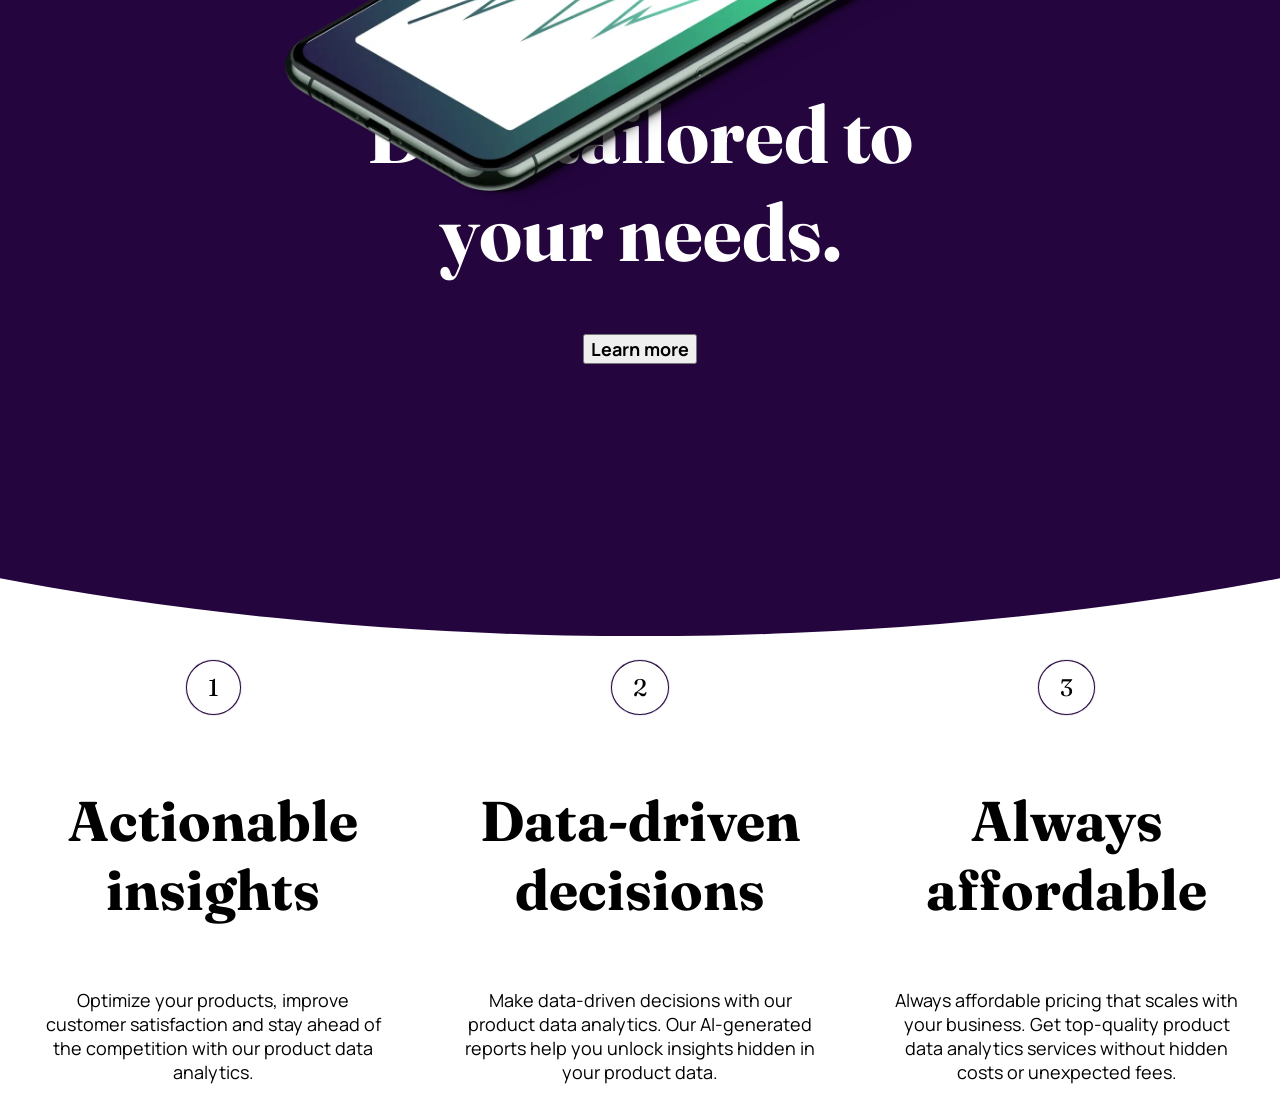
==== work-it.html @ caa76f48 "changes so far; some README updates too" ====
<!DOCTYPE html>
<html lang="en">

  <head>
    <meta charset="UTF-8">
    <meta name="viewport" content="width=device-width, initial-scale=1.0">
    <title>Workit</title>
    <link rel="stylesheet" href="./typography.css">
    <link rel="stylesheet" href="./work-it.css">
  </head>

  <body>
    <main>
      <header>
        <nav>
          <img src="./assets/images/logo-light.svg" alt="work it logo">
          <a href="#">Apply for access</a>
        </nav>
        <h1>Data tailored to your needs.</h1>
        <button type="button">Learn more</button>
      </header>
      <img class="hero" src="./assets/images/image-hero.webp" alt="phone with a charting app on it">
      <section class="facts">
        <article>
          <p class="numeral">1</p>
          <h2>Actionable insights</h2>
          <p>Optimize your products, improve customer satisfaction and stay ahead of the competition with our product
            data analytics.</p>
        </article>
        <article>
          <p class="numeral">2</p>
          <h2>Data-driven decisions</h2>
          <p>Make data-driven decisions with our product data analytics. Our AI-generated reports help you unlock
            insights hidden in your product data.</p>
        </article>
        <article>
          <p class="numeral">3</p>
          <h2>Always affordable</h2>
          <p> Always affordable pricing that scales with your business. Get top-quality product data analytics services
            without hidden costs or unexpected fees.</p>
        </article>

      </section>
    </main>
  </body>

</html>
---- typography.css ----
@font-face {
  font-family: Fraunces;
  src: url("./assets/fonts/fraunces/Fraunces-VariableFont.ttf");
}

@font-face {
  font-family: Manrope;
  src: url("./assets/fonts/manrope/Manrope-VariableFont.ttf");
}

body, button {
  font-family: Manrope, Arial, Helvetica, sans-serif;
  font-size: 18px;
} 

button {
  font-weight: bold;
}


h1, h2, h3, .numeral {
  font-family: Fraunces, 'Times New Roman', Times, serif;
}

h1 {
  font-size: 80px;
}

h2 {
  font-size: 56px;
}

h3 {
  font-size: 32px;
}

.numeral {
  font-size: 24px;
}

@media (375px > width >= 768px) {
  body {
    font-size: 16px;
  }
}

@media (width <= 375px ) {
  button {
    font-size: 16px;
  }
}
---- work-it.css ----
:root {
  --primary900: #24053e;
  --primary500: #584d62;
  --primary100: #fcf8ff;
  --lightest: #ffffff;
  --accent: #44ffa1;
}

body {
  margin: 0;
}

main {
  display: flex;
  flex-direction: column;
  align-items: center;
}

header {
  display: flex;
  flex-direction: column;
  align-self: stretch;
  align-items: center;
  background-color: var(--primary900);
  color: var(--lightest);
  clip-path: ellipse(120% 100% at 50% 0%);
  position: relative;
  padding-bottom: 15%;
  anchor-name: --hero-anchor;
}

header button {
  margin-bottom: 5rem;
}

h1 {
  max-width: 11ch;
  text-align: center;
}

.facts {
  display: flex;
  flex-wrap: wrap;
}

.facts article {
  flex: 1;
  display: flex;
  flex-direction: column;
  align-items: center;
}

article h2 {
  text-align: center;
}

article p:first-child {
  border: 1px solid var(--primary900);
  box-shadow: 0 0 1px var(--primary900);
  padding: 0.75rem 1.33rem;
  border-radius: 50%;
  width: fit-content;
}

article p:last-child {
  width: 32ch;
  text-align: center;
}

img.hero {
    width: 80vw;
    max-width: 710px;
    position: absolute;
    position-anchor: --hero-anchor;
    position-area: bottom center;
    transform: translateY(-50%);
}
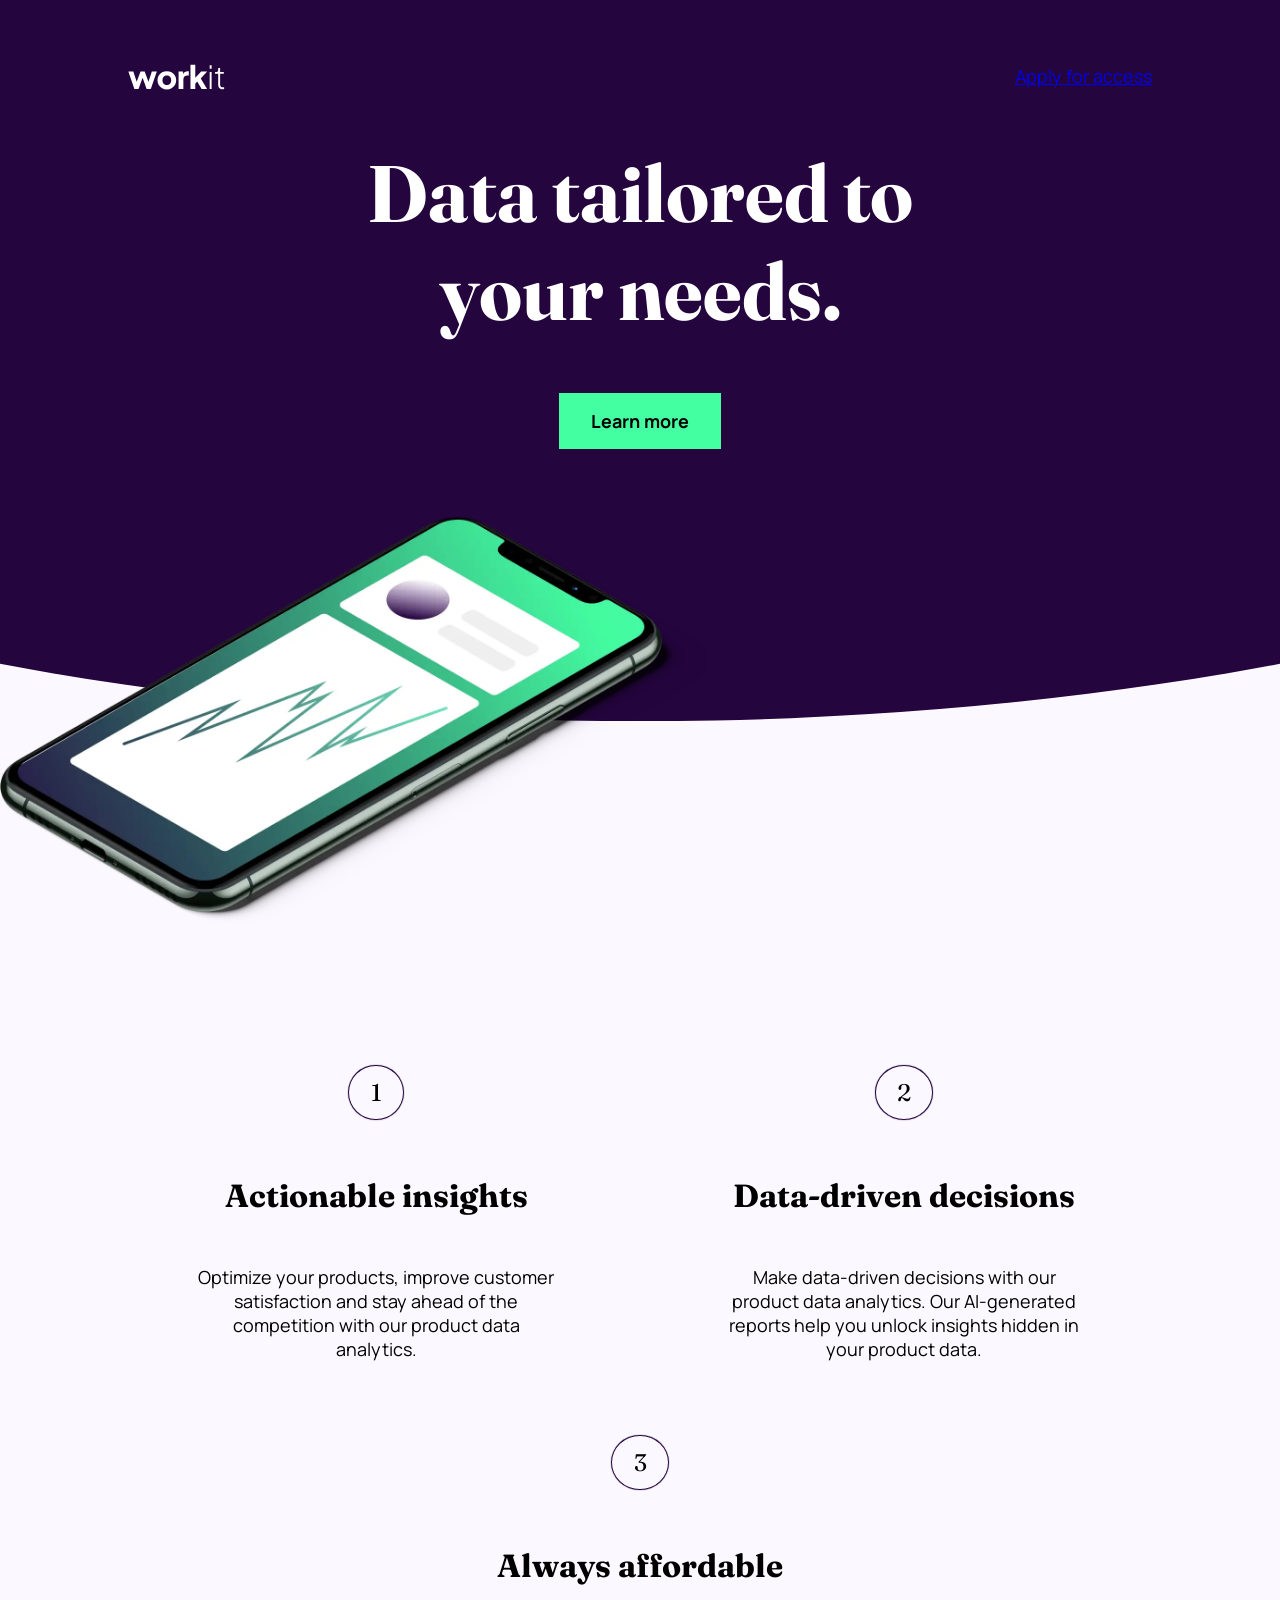
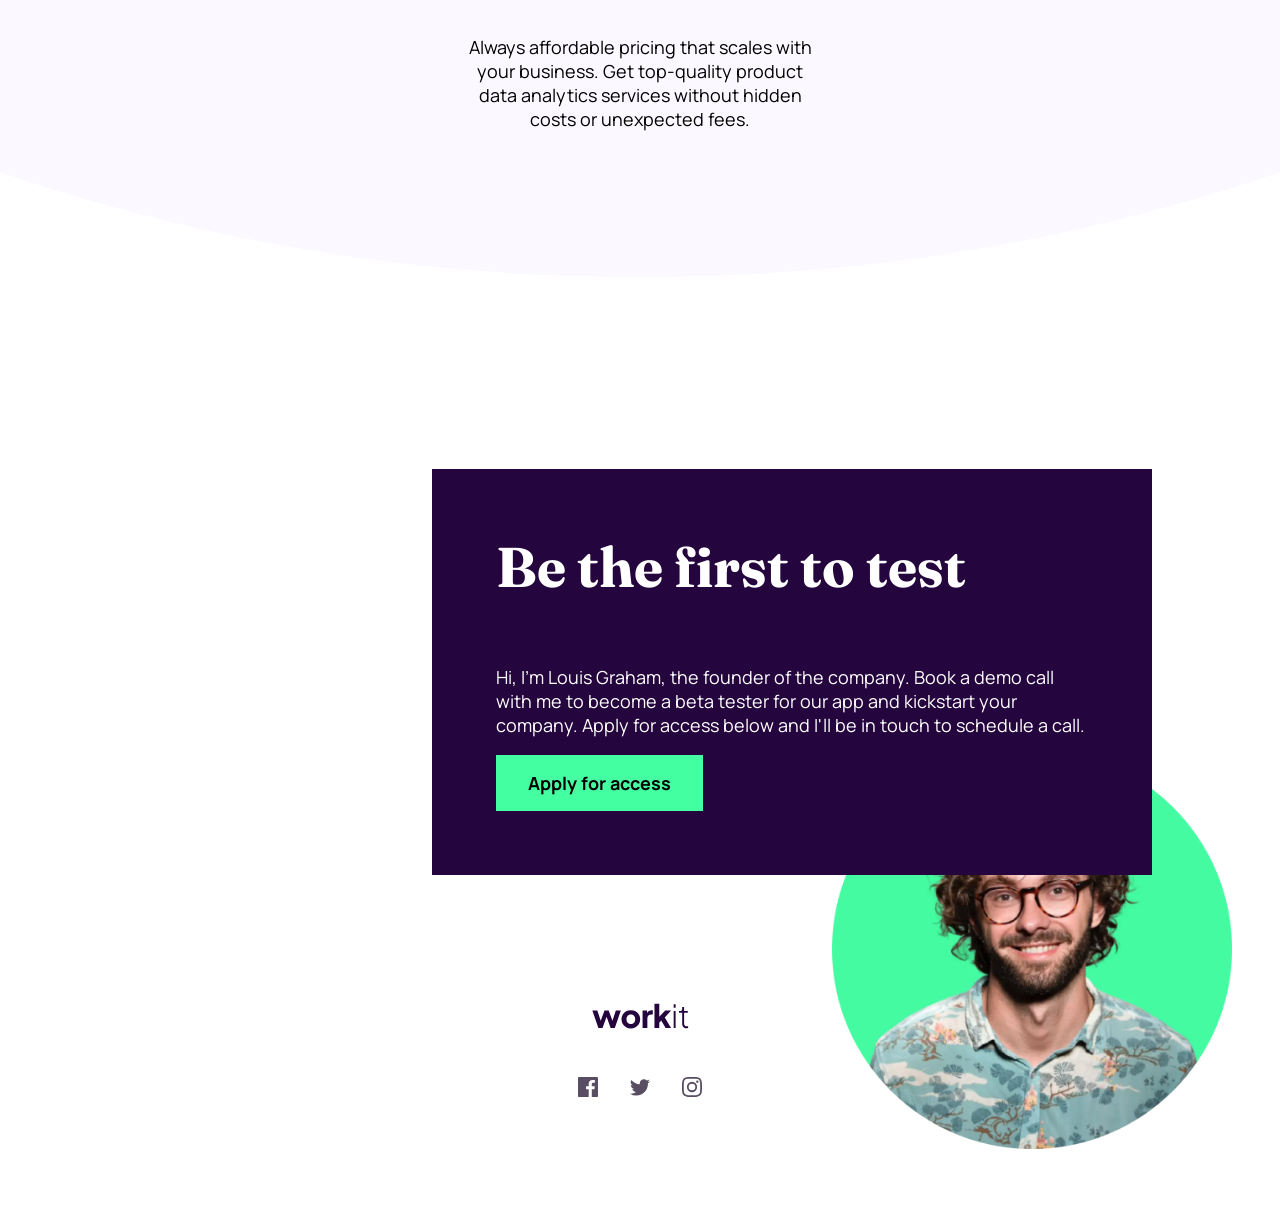
==== commit d4fea851: "desktop mostly done (need line and text spacing tweaks)" ====
--- a/work-it.html
+++ b/work-it.html
@@ -1,47 +1,69 @@
 <!DOCTYPE html>
 <html lang="en">
 
-  <head>
-    <meta charset="UTF-8">
-    <meta name="viewport" content="width=device-width, initial-scale=1.0">
-    <title>Workit</title>
-    <link rel="stylesheet" href="./typography.css">
-    <link rel="stylesheet" href="./work-it.css">
-  </head>
+<head>
+  <meta charset="UTF-8">
+  <meta name="viewport" content="width=device-width, initial-scale=1.0">
+  <title>Workit</title>
+  <link rel="stylesheet" href="./typography.css">
+  <link rel="stylesheet" href="./work-it.css">
+</head>
 
-  <body>
-    <main>
-      <header>
-        <nav>
+<body>
+  <main>
+    <header>
+      <nav aria-label="main">
           <img src="./assets/images/logo-light.svg" alt="work it logo">
           <a href="#">Apply for access</a>
         </nav>
+      <div class="clipped-layer">
         <h1>Data tailored to your needs.</h1>
         <button type="button">Learn more</button>
-      </header>
-      <img class="hero" src="./assets/images/image-hero.webp" alt="phone with a charting app on it">
-      <section class="facts">
-        <article>
-          <p class="numeral">1</p>
-          <h2>Actionable insights</h2>
-          <p>Optimize your products, improve customer satisfaction and stay ahead of the competition with our product
-            data analytics.</p>
-        </article>
-        <article>
-          <p class="numeral">2</p>
-          <h2>Data-driven decisions</h2>
-          <p>Make data-driven decisions with our product data analytics. Our AI-generated reports help you unlock
-            insights hidden in your product data.</p>
-        </article>
-        <article>
-          <p class="numeral">3</p>
-          <h2>Always affordable</h2>
-          <p> Always affordable pricing that scales with your business. Get top-quality product data analytics services
-            without hidden costs or unexpected fees.</p>
-        </article>
+      </div>
+    </header>
+    <img class="hero" src="./assets/images/image-hero.webp" alt="phone with a charting app on it">
 
-      </section>
-    </main>
-  </body>
+    <section class="facts">
+      <article>
+        <p class="numeral">1</p>
+        <h3>Actionable insights</h3>
+        <p>Optimize your products, improve customer satisfaction and stay ahead of the competition with our product
+          data analytics.</p>
+      </article>
+      <article>
+        <p class="numeral">2</p>
+        <h3>Data-driven decisions</h3>
+        <p>Make data-driven decisions with our product data analytics. Our AI-generated reports help you unlock
+          insights hidden in your product data.</p>
+      </article>
+      <article>
+        <p class="numeral">3</p>
+        <h3>Always affordable</h3>
+        <p> Always affordable pricing that scales with your business. Get top-quality product data analytics services
+          without hidden costs or unexpected fees.</p>
+      </article>
+    </section>
+
+    <section class="cta">
+      <img src="./assets/images/image-founder.webp" alt="founder">
+      <article>
+        <h2>Be the first to test</h2>
+        <p>Hi, I'm Louis Graham, the founder of the company. Book a demo call with me to become a
+          beta tester for our app and kickstart your company. Apply for access below and I'll be
+          in touch to schedule a call.</p>
+        <button type="button" class="primary">Apply for access</button>
+      </article>
+    </section>
+
+    <footer>
+      <img src="./assets/images/logo-dark.svg" alt="workit logo">
+      <nav aria-label="socials">
+        <a href="#"><img src="./assets/images/icon-facebook.svg" alt="facebook"></a>
+        <a href="#"><img src="./assets/images/icon-twitter.svg" alt="twitter"></a>
+        <a href="#"><img src="./assets/images/icon-instagram.svg" alt="instagram"></a>
+      </nav>
+    </footer>
+  </main>
+</body>
 
 </html>
--- a/work-it.css
+++ b/work-it.css
@@ -4,29 +4,36 @@
   --primary100: #fcf8ff;
   --lightest: #ffffff;
   --accent: #44ffa1;
+  --side-padding: 8rem;
 }
 
 body {
   margin: 0;
 }
 
-main {
-  display: flex;
-  flex-direction: column;
-  align-items: center;
+header {
+  background-color: var(--primary100);
+  color: var(--lightest);
+
+  .clipped-layer {
+    display: flex;
+    flex-direction: column;
+    align-items: center;
+
+    clip-path: ellipse(120% 100% at 50% 0%);
+    background-color: var(--primary900);
+
+    position: relative;
+    padding-bottom: 15%;
+    anchor-name: --hero-anchor;
+  }
 }
 
-header {
+header nav {
+  padding: 4rem var(--side-padding) 0;
   display: flex;
-  flex-direction: column;
-  align-self: stretch;
-  align-items: center;
+  justify-content: space-between;
   background-color: var(--primary900);
-  color: var(--lightest);
-  clip-path: ellipse(120% 100% at 50% 0%);
-  position: relative;
-  padding-bottom: 15%;
-  anchor-name: --hero-anchor;
 }
 
 header button {
@@ -41,6 +48,11 @@
 .facts {
   display: flex;
   flex-wrap: wrap;
+  gap: 2rem;
+  background-color: var(--primary100);
+  padding: 25% var(--side-padding) 10%;
+  margin-bottom: 15%;
+  clip-path: ellipse(120% 100% at 50% 0%);
 }
 
 .facts article {
@@ -63,15 +75,62 @@
 }
 
 article p:last-child {
-  width: 32ch;
+  width: 33ch;
   text-align: center;
 }
 
 img.hero {
-    width: 80vw;
-    max-width: 710px;
-    position: absolute;
-    position-anchor: --hero-anchor;
-    position-area: bottom center;
-    transform: translateY(-50%);
-}+  width: 80vw;
+  max-width: 710px;
+  position: absolute;
+  position-anchor: --hero-anchor;
+  position-area: bottom center;
+  transform: translateY(-50%);
+  z-index: 1;
+}
+
+.cta {
+  background-color: var(--lightest);
+  display: flex;
+  justify-content: flex-end;
+  padding: 0 var(--side-padding);
+}
+
+.cta article {
+  background-color: var(--primary900);
+  color: var(--lightest);
+  max-width: 37rem;
+  padding: 1rem 4rem 4rem;
+  display: flex;
+  flex-direction: column;
+  align-items: flex-start;
+  z-index: 0;
+  anchor-name: --book-demo-cta;
+}
+
+.cta img {
+  max-width: 25rem;
+  position: absolute;
+  position-anchor: --book-demo-cta;
+  position-area: top left;
+  transform: translate(20%, 70%);
+}
+
+footer {
+  padding: 8rem 0;
+  display: flex;
+  flex-direction: column;
+  align-items: center;
+  gap: 3rem;
+
+  nav {
+    display: flex;
+    gap: 2rem;
+  }
+}
+
+button {
+  border: none;
+  padding: 1rem 2rem;
+  background-color: var(--accent);
+}
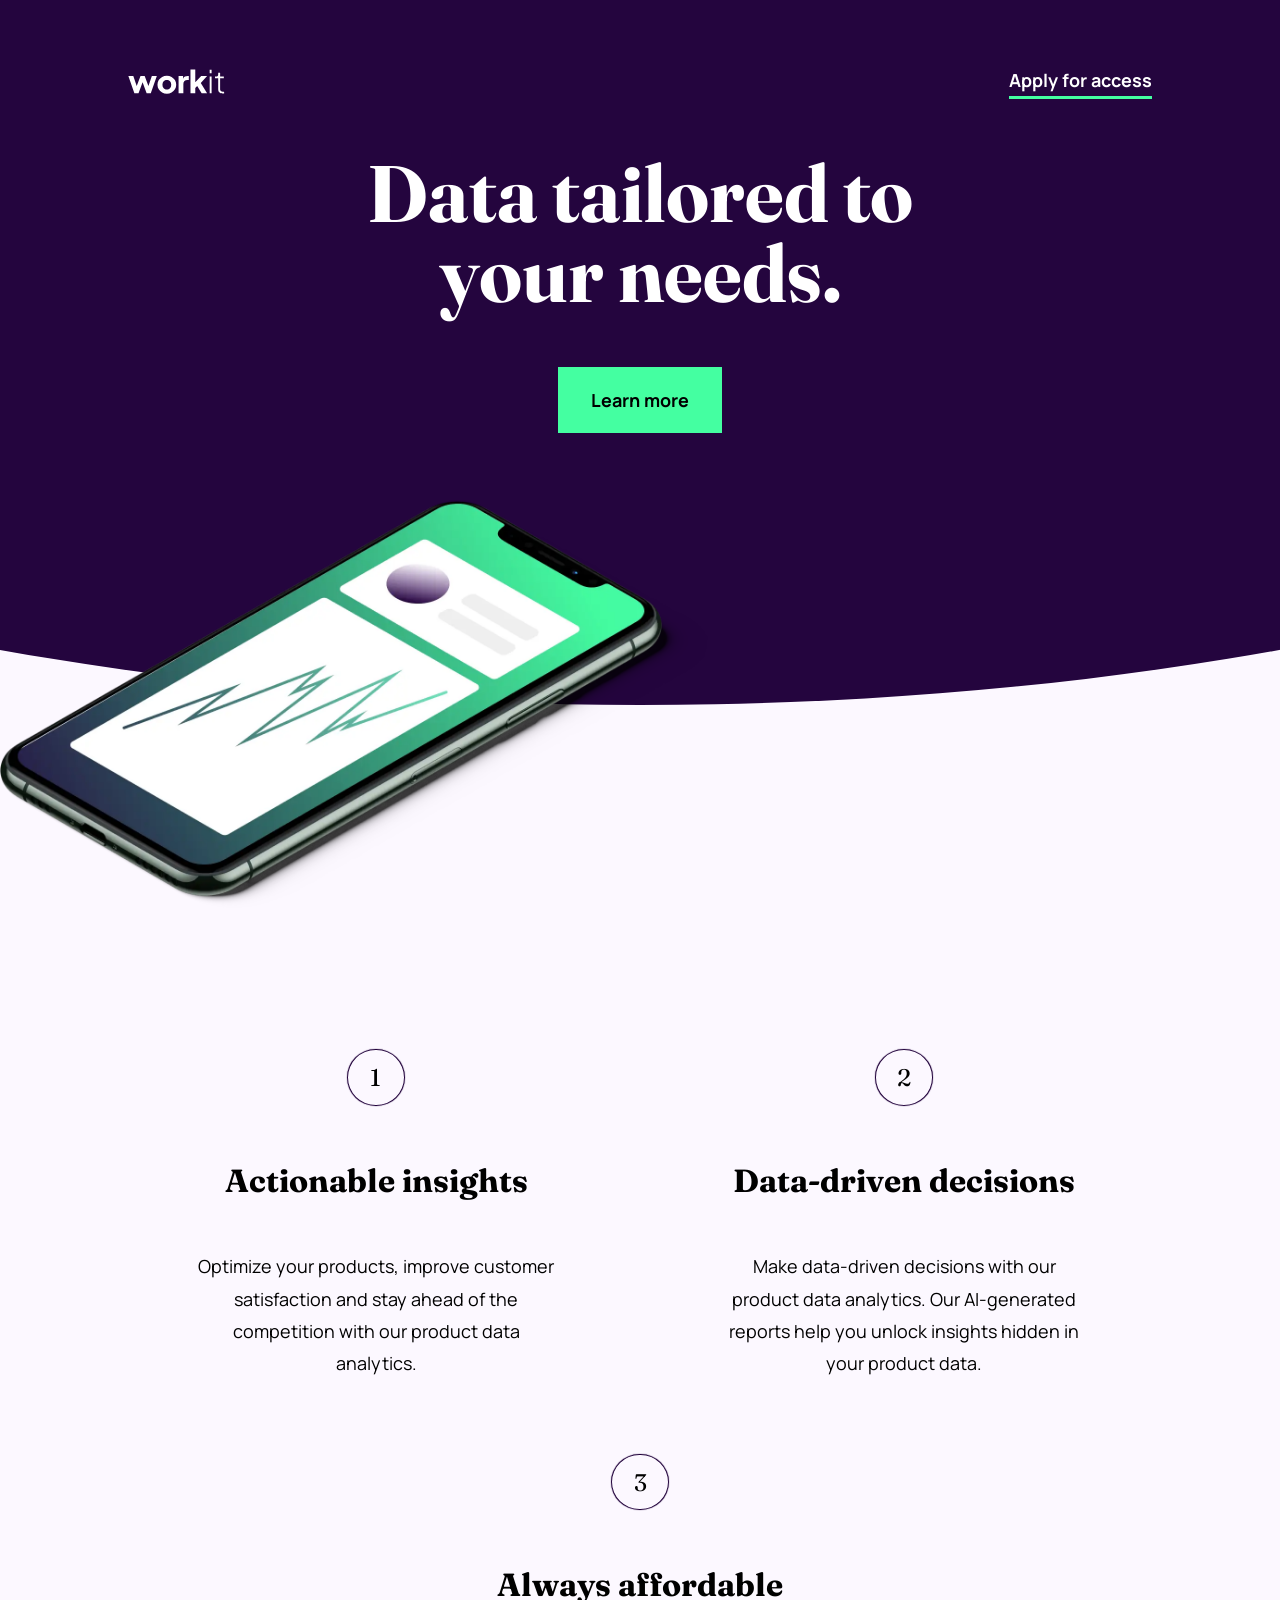
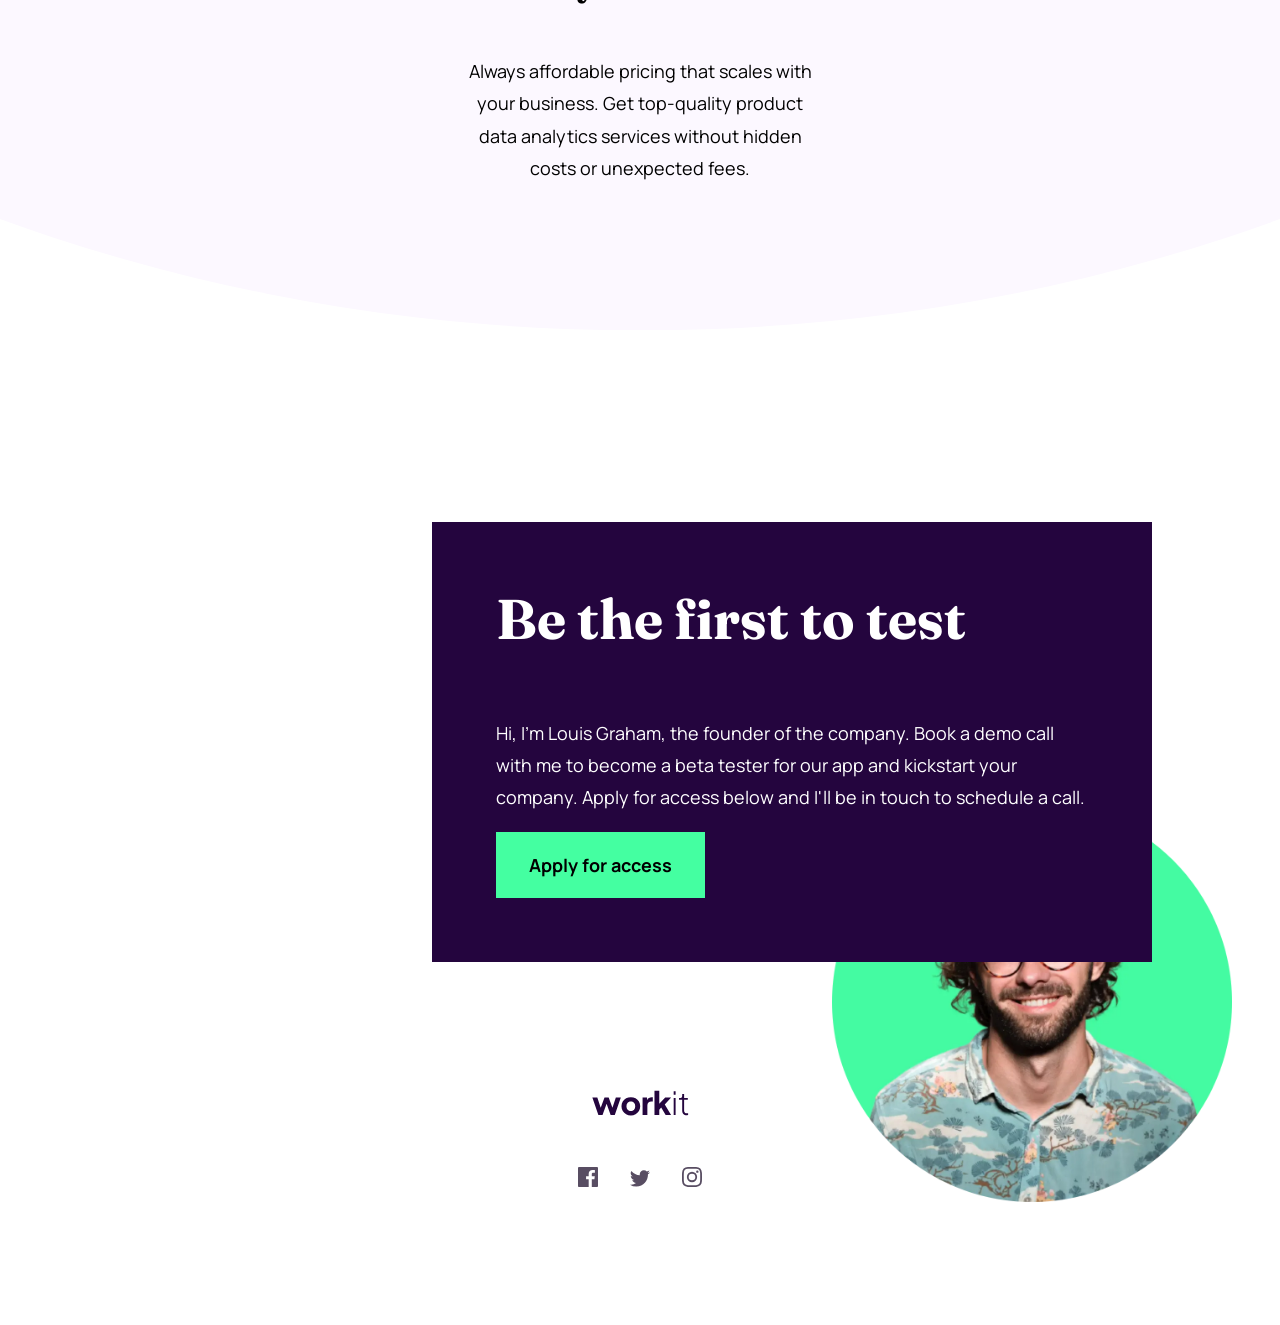
==== commit d8e72af4: "update typography with line-height; updated readme" ====
--- a/work-it.html
+++ b/work-it.html
@@ -13,9 +13,9 @@
   <main>
     <header>
       <nav aria-label="main">
-          <img src="./assets/images/logo-light.svg" alt="work it logo">
-          <a href="#">Apply for access</a>
-        </nav>
+        <img src="./assets/images/logo-light.svg" alt="work it logo">
+        <a href="#">Apply for access</a>
+      </nav>
       <div class="clipped-layer">
         <h1>Data tailored to your needs.</h1>
         <button type="button">Learn more</button>
--- a/typography.css
+++ b/typography.css
@@ -1,3 +1,4 @@
+
 @font-face {
   font-family: Fraunces;
   src: url("./assets/fonts/fraunces/Fraunces-VariableFont.ttf");
@@ -11,12 +12,12 @@
 body, button {
   font-family: Manrope, Arial, Helvetica, sans-serif;
   font-size: 18px;
+  line-height: 180%;
 } 
 
 button {
   font-weight: bold;
 }
-
 
 h1, h2, h3, .numeral {
   font-family: Fraunces, 'Times New Roman', Times, serif;
@@ -24,28 +25,50 @@
 
 h1 {
   font-size: 80px;
+  line-height: 100%;
 }
 
 h2 {
   font-size: 56px;
+  line-height: 120%;
 }
 
 h3 {
   font-size: 32px;
+  line-height: 120%;
+}
+
+h5 {
+  line-height: 150%;
 }
 
 .numeral {
   font-size: 24px;
 }
 
-@media (375px > width >= 768px) {
-  body {
+@media (375px < width <= 768px) {
+  h1 {
+    font-size: 60px;
+  }
+  h2 {
+    font-size: 48px;
+  }
+  h3 {
+    font-size: 32px;
+  }
+} 
+
+@media (width <= 375px) {
+  body, button {
     font-size: 16px;
   }
-}
-
-@media (width <= 375px ) {
-  button {
-    font-size: 16px;
+  h1 {
+    font-size: 48px;
+  }
+  h2 {
+    font-size: 32px;
+  }
+  h3 {
+    font-size: 24px;
   }
 }
--- a/work-it.css
+++ b/work-it.css
@@ -34,6 +34,15 @@
   display: flex;
   justify-content: space-between;
   background-color: var(--primary900);
+  a {
+    color: var(--lightest);
+    text-decoration: none;
+    font-weight: bold;
+    border-bottom: 3px solid var(--accent);
+    &:hover {
+      color: var(--accent);
+    }
+  }
 }
 
 header button {
@@ -69,9 +78,12 @@
 article p:first-child {
   border: 1px solid var(--primary900);
   box-shadow: 0 0 1px var(--primary900);
-  padding: 0.75rem 1.33rem;
+  padding: 0.75rem 1.33rem 0.65rem;
   border-radius: 50%;
   width: fit-content;
+  min-width: 0.8rem;
+  display: flex;
+  justify-content: center;
 }
 
 article p:last-child {
@@ -130,7 +142,14 @@
 }
 
 button {
-  border: none;
+  /* border: none; */
+  border: 1px solid var(--accent);
   padding: 1rem 2rem;
   background-color: var(--accent);
+  &:hover {
+    /* box-shadow: inset 1px 1px 1px var(--accent),
+    inset -1px -1px 1px var(--accent); */
+    background-color: transparent;
+    color: var(--accent);
+  }
 }
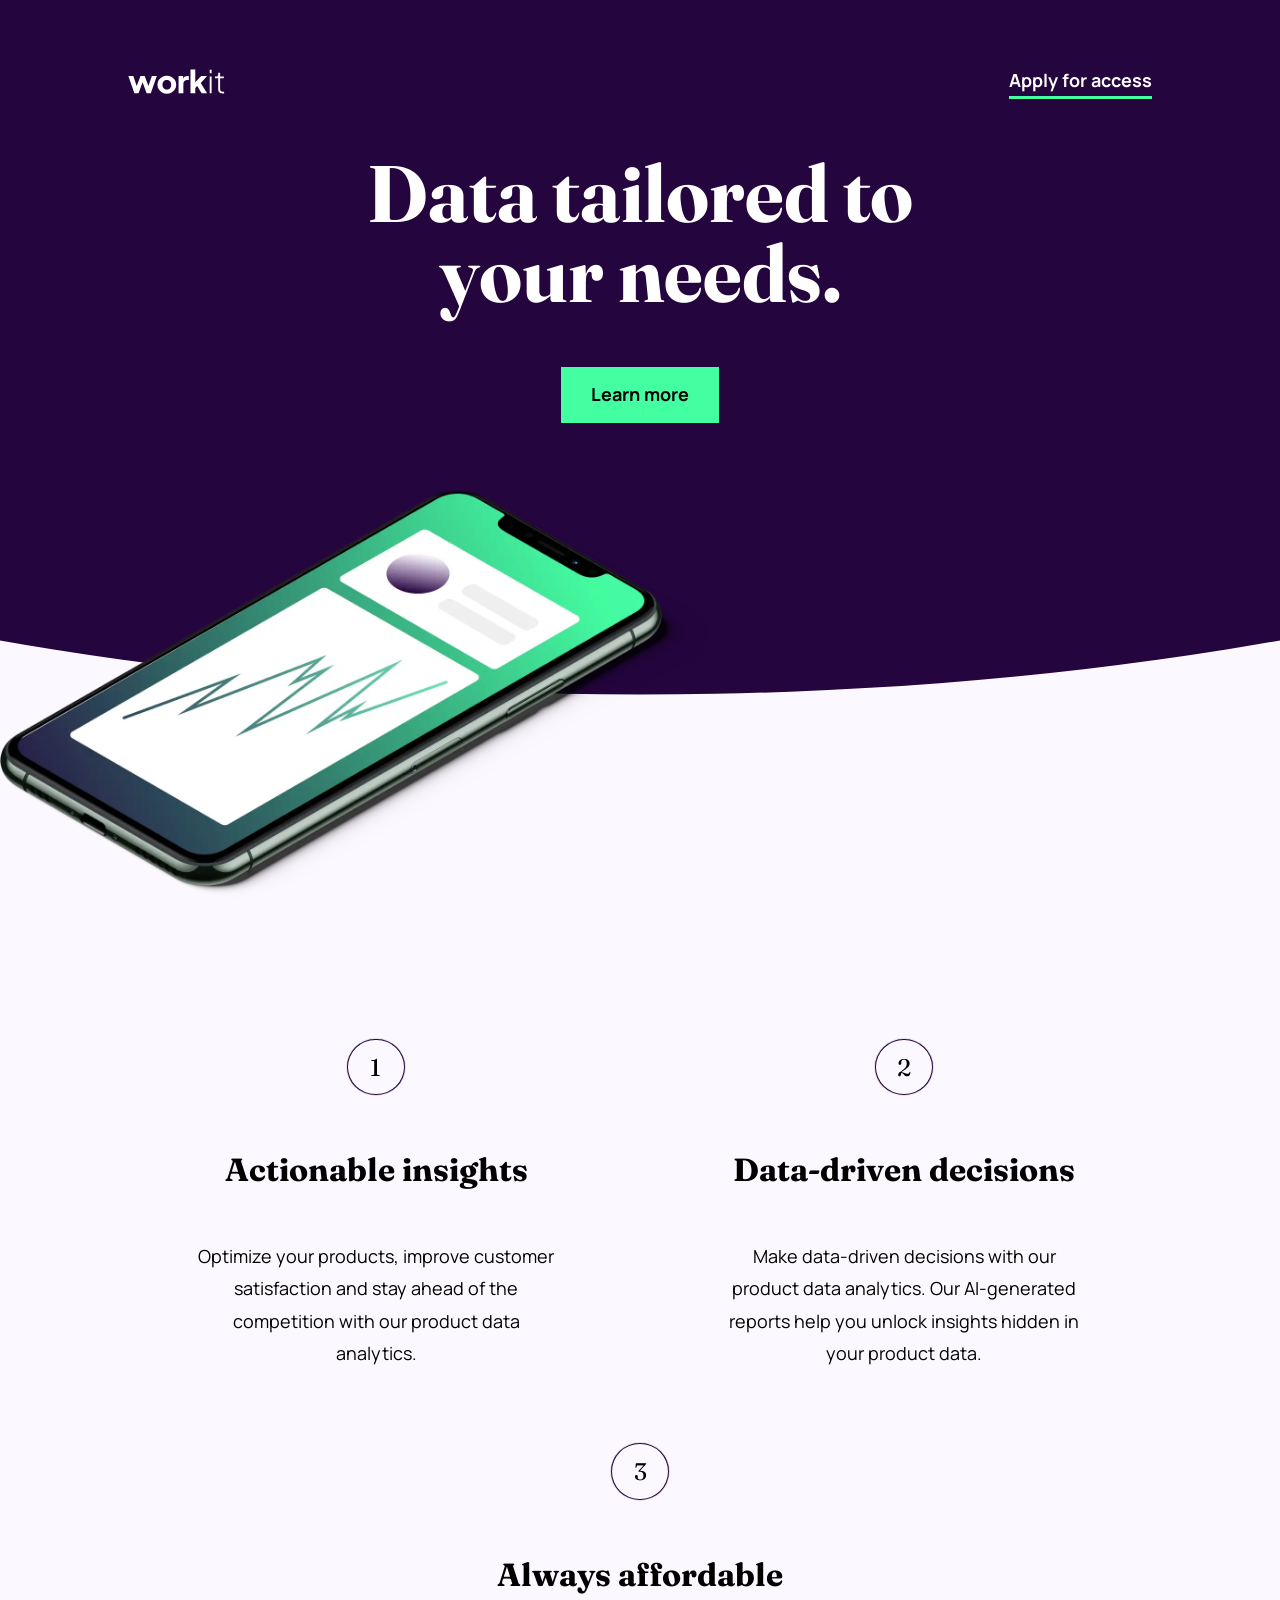
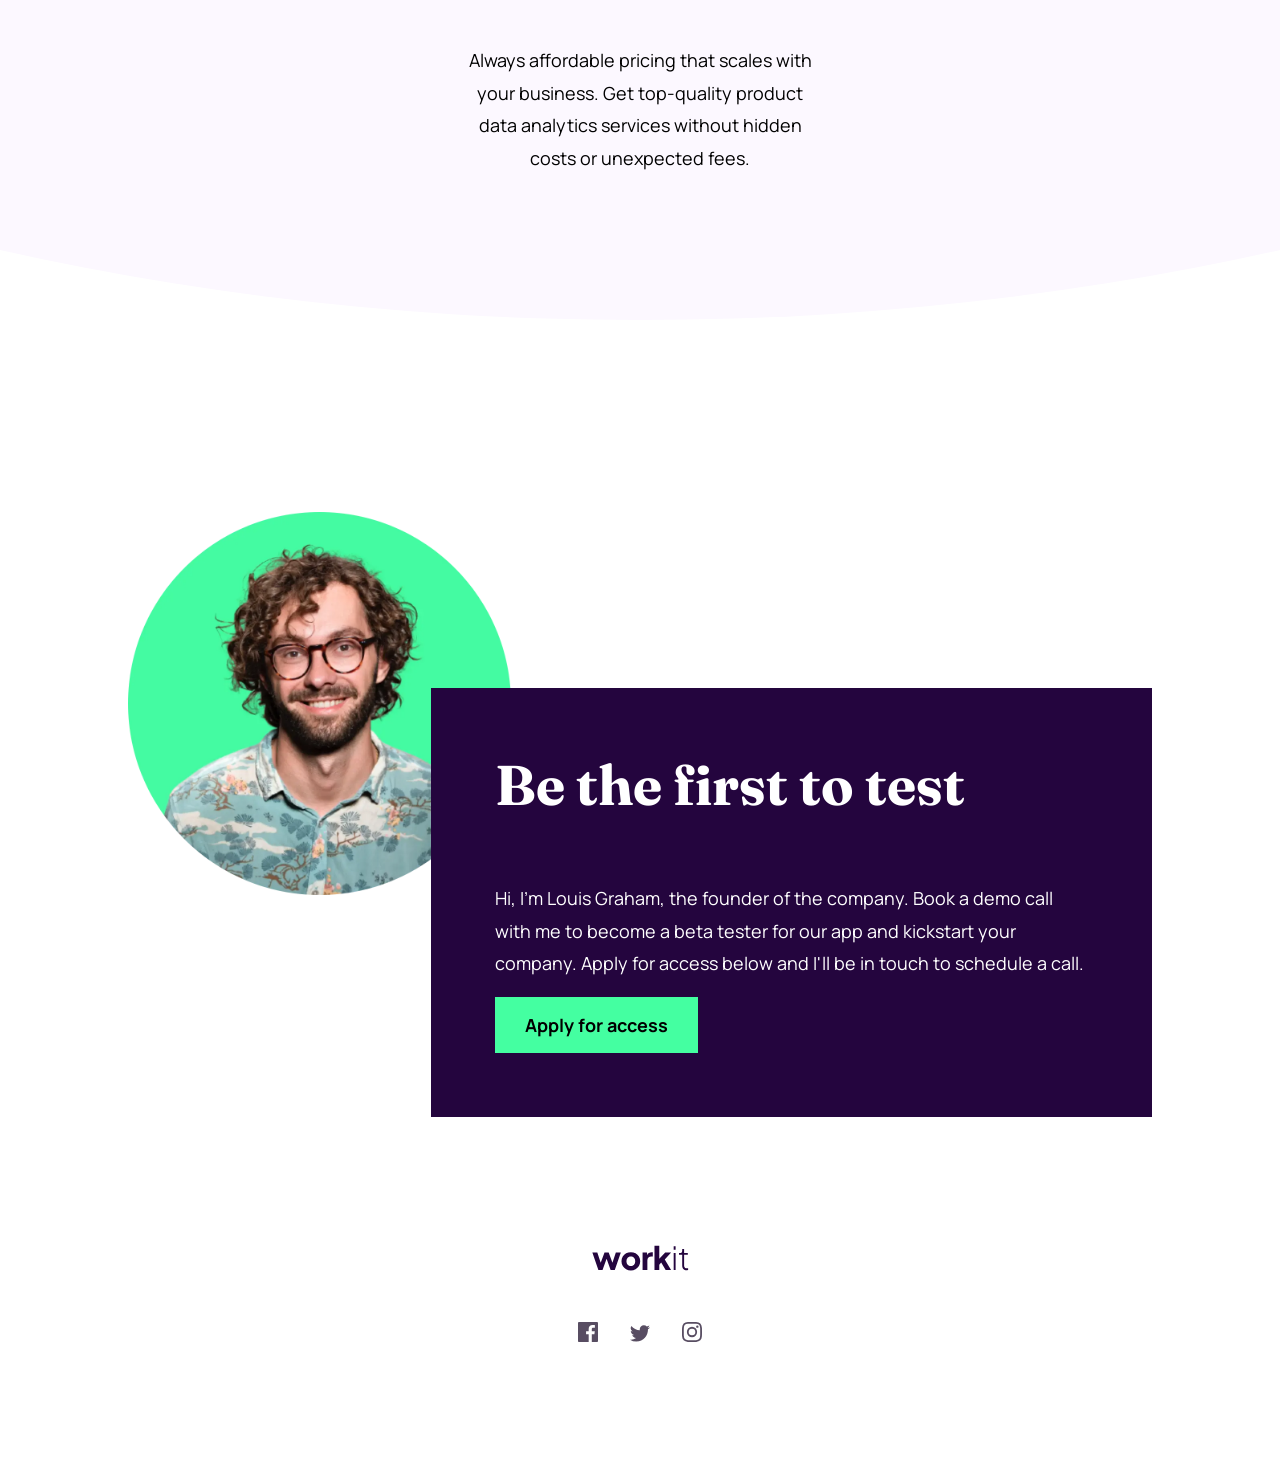
==== commit 2f446df3: "layout cta section with flexbox" ====
--- a/work-it.html
+++ b/work-it.html
@@ -1,13 +1,13 @@
 <!DOCTYPE html>
 <html lang="en">
 
-<head>
-  <meta charset="UTF-8">
-  <meta name="viewport" content="width=device-width, initial-scale=1.0">
-  <title>Workit</title>
-  <link rel="stylesheet" href="./typography.css">
-  <link rel="stylesheet" href="./work-it.css">
-</head>
+  <head>
+    <meta charset="UTF-8">
+    <meta name="viewport" content="width=device-width, initial-scale=1.0">
+    <title>Workit</title>
+    <link rel="stylesheet" href="./typography.css">
+    <link rel="stylesheet" href="./work-it.css">
+  </head>
 
 <body>
   <main>
@@ -23,47 +23,50 @@
     </header>
     <img class="hero" src="./assets/images/image-hero.webp" alt="phone with a charting app on it">
 
-    <section class="facts">
-      <article>
-        <p class="numeral">1</p>
-        <h3>Actionable insights</h3>
-        <p>Optimize your products, improve customer satisfaction and stay ahead of the competition with our product
-          data analytics.</p>
-      </article>
-      <article>
-        <p class="numeral">2</p>
-        <h3>Data-driven decisions</h3>
-        <p>Make data-driven decisions with our product data analytics. Our AI-generated reports help you unlock
-          insights hidden in your product data.</p>
-      </article>
-      <article>
-        <p class="numeral">3</p>
-        <h3>Always affordable</h3>
-        <p> Always affordable pricing that scales with your business. Get top-quality product data analytics services
-          without hidden costs or unexpected fees.</p>
-      </article>
-    </section>
+      <section class="facts">
+        <article>
+          <p class="numeral">1</p>
+          <h3>Actionable insights</h3>
+          <p>Optimize your products, improve customer satisfaction and stay ahead of the competition with our product
+            data analytics.</p>
+        </article>
+        <article>
+          <p class="numeral">2</p>
+          <h3>Data-driven decisions</h3>
+          <p>Make data-driven decisions with our product data analytics. Our AI-generated reports help you unlock
+            insights hidden in your product data.</p>
+        </article>
+        <article>
+          <p class="numeral">3</p>
+          <h3>Always affordable</h3>
+          <p> Always affordable pricing that scales with your business. Get top-quality product data analytics services
+            without hidden costs or unexpected fees.</p>
+        </article>
+      </section>
 
-    <section class="cta">
-      <img src="./assets/images/image-founder.webp" alt="founder">
-      <article>
-        <h2>Be the first to test</h2>
-        <p>Hi, I'm Louis Graham, the founder of the company. Book a demo call with me to become a
-          beta tester for our app and kickstart your company. Apply for access below and I'll be
-          in touch to schedule a call.</p>
-        <button type="button" class="primary">Apply for access</button>
-      </article>
-    </section>
+      <section class="cta">
+        <div class="founder">
+          <img src="./assets/images/image-founder.webp" alt="founder">
+        </div>
 
-    <footer>
-      <img src="./assets/images/logo-dark.svg" alt="workit logo">
-      <nav aria-label="socials">
-        <a href="#"><img src="./assets/images/icon-facebook.svg" alt="facebook"></a>
-        <a href="#"><img src="./assets/images/icon-twitter.svg" alt="twitter"></a>
-        <a href="#"><img src="./assets/images/icon-instagram.svg" alt="instagram"></a>
-      </nav>
-    </footer>
-  </main>
-</body>
+        <article>
+          <h2>Be the first to test</h2>
+          <p>Hi, I'm Louis Graham, the founder of the company. Book a demo call with me to become a
+            beta tester for our app and kickstart your company. Apply for access below and I'll be
+            in touch to schedule a call.</p>
+          <button type="button" class="primary">Apply for access</button>
+        </article>
+      </section>
+
+      <footer>
+        <img src="./assets/images/logo-dark.svg" alt="workit logo">
+        <nav aria-label="socials">
+          <a href="#"><img src="./assets/images/icon-facebook.svg" alt="facebook"></a>
+          <a href="#"><img src="./assets/images/icon-twitter.svg" alt="twitter"></a>
+          <a href="#"><img src="./assets/images/icon-instagram.svg" alt="instagram"></a>
+        </nav>
+      </footer>
+    </main>
+  </body>
 
 </html>
--- a/typography.css
+++ b/typography.css
@@ -1,25 +1,28 @@
-
 @font-face {
   font-family: Fraunces;
-  src: url("./assets/fonts/fraunces/Fraunces-VariableFont.ttf");
+  src: url('./assets/fonts/fraunces/Fraunces-VariableFont.ttf');
 }
 
 @font-face {
   font-family: Manrope;
-  src: url("./assets/fonts/manrope/Manrope-VariableFont.ttf");
+  src: url('./assets/fonts/manrope/Manrope-VariableFont.ttf');
 }
 
-body, button {
+body,
+button {
   font-family: Manrope, Arial, Helvetica, sans-serif;
   font-size: 18px;
   line-height: 180%;
-} 
+}
 
 button {
   font-weight: bold;
 }
 
-h1, h2, h3, .numeral {
+h1,
+h2,
+h3,
+.numeral {
   font-family: Fraunces, 'Times New Roman', Times, serif;
 }
 
@@ -47,19 +50,25 @@
 }
 
 @media (375px < width <= 768px) {
+  body {
+    font-size: 16px;
+  }
   h1 {
     font-size: 60px;
   }
   h2 {
     font-size: 48px;
+    letter-spacing: -2px;
+    font-weight: 400;
   }
   h3 {
     font-size: 32px;
   }
-} 
+}
 
 @media (width <= 375px) {
-  body, button {
+  body,
+  button {
     font-size: 16px;
   }
   h1 {
--- a/work-it.css
+++ b/work-it.css
@@ -61,7 +61,7 @@
   background-color: var(--primary100);
   padding: 25% var(--side-padding) 10%;
   margin-bottom: 15%;
-  clip-path: ellipse(120% 100% at 50% 0%);
+  clip-path: ellipse(150% 100% at 50% 0%);
 }
 
 .facts article {
@@ -102,30 +102,35 @@
 }
 
 .cta {
-  background-color: var(--lightest);
   display: flex;
-  justify-content: flex-end;
-  padding: 0 var(--side-padding);
+  min-height: 35rem;
+  margin: auto var(--side-padding);
+
+  .founder {
+    align-self: flex-start;
+    display: flex;
+    justify-content: flex-end;
+  }
 }
 
 .cta article {
   background-color: var(--primary900);
   color: var(--lightest);
-  max-width: 37rem;
   padding: 1rem 4rem 4rem;
+
+  align-self: flex-end;
   display: flex;
   flex-direction: column;
   align-items: flex-start;
-  z-index: 0;
-  anchor-name: --book-demo-cta;
+
+  transform: translateX(-5rem);
+  margin-top: 11rem;
+  margin-right: -5rem;
 }
 
 .cta img {
-  max-width: 25rem;
-  position: absolute;
-  position-anchor: --book-demo-cta;
-  position-area: top left;
-  transform: translate(20%, 70%);
+  width: clamp(18rem, 100%, 42rem);
+  margin-left: var(--side-padding);
 }
 
 footer {
@@ -142,14 +147,46 @@
 }
 
 button {
-  /* border: none; */
   border: 1px solid var(--accent);
-  padding: 1rem 2rem;
+  padding: 0.675rem 1.83rem;
   background-color: var(--accent);
   &:hover {
-    /* box-shadow: inset 1px 1px 1px var(--accent),
-    inset -1px -1px 1px var(--accent); */
     background-color: transparent;
     color: var(--accent);
   }
 }
+
+@media screen and (width <= 1024px) {
+  :root {
+    --side-padding: 5rem;
+  }
+}
+
+@media screen and (width <= 768px) {
+  :root {
+    --side-padding: 3rem;
+  }
+}
+
+@media screen and (width <= 640px) {
+    :root {
+    --side-padding: 1rem;
+  }
+
+  .cta {
+    flex-direction: column;
+  }
+  .cta article {
+    padding: 1rem 2rem 2rem;
+    transform: translateX(0);
+    margin: 0;
+  }
+  .cta .founder {
+    transform: translateY(3.5rem);
+    margin: auto var(--side-padding);
+    img {
+      margin: 0;
+    }
+  }
+
+}
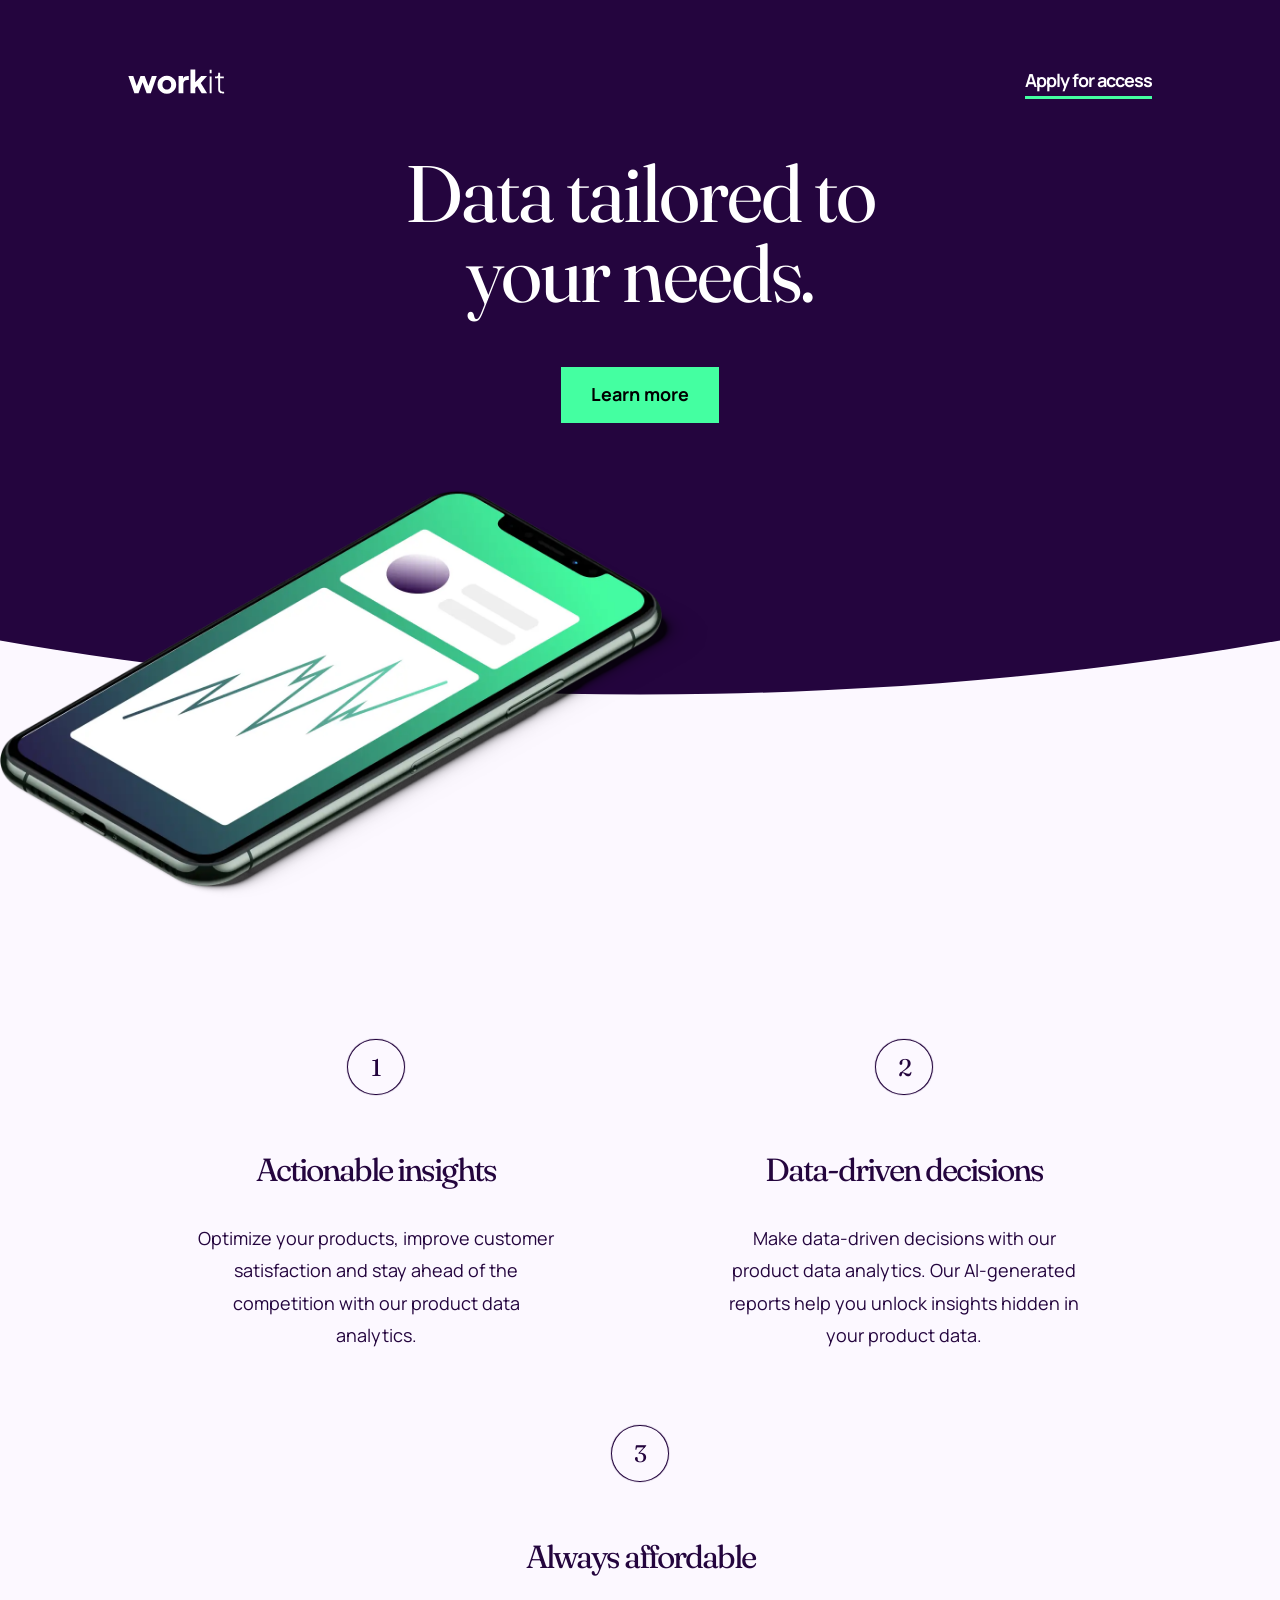
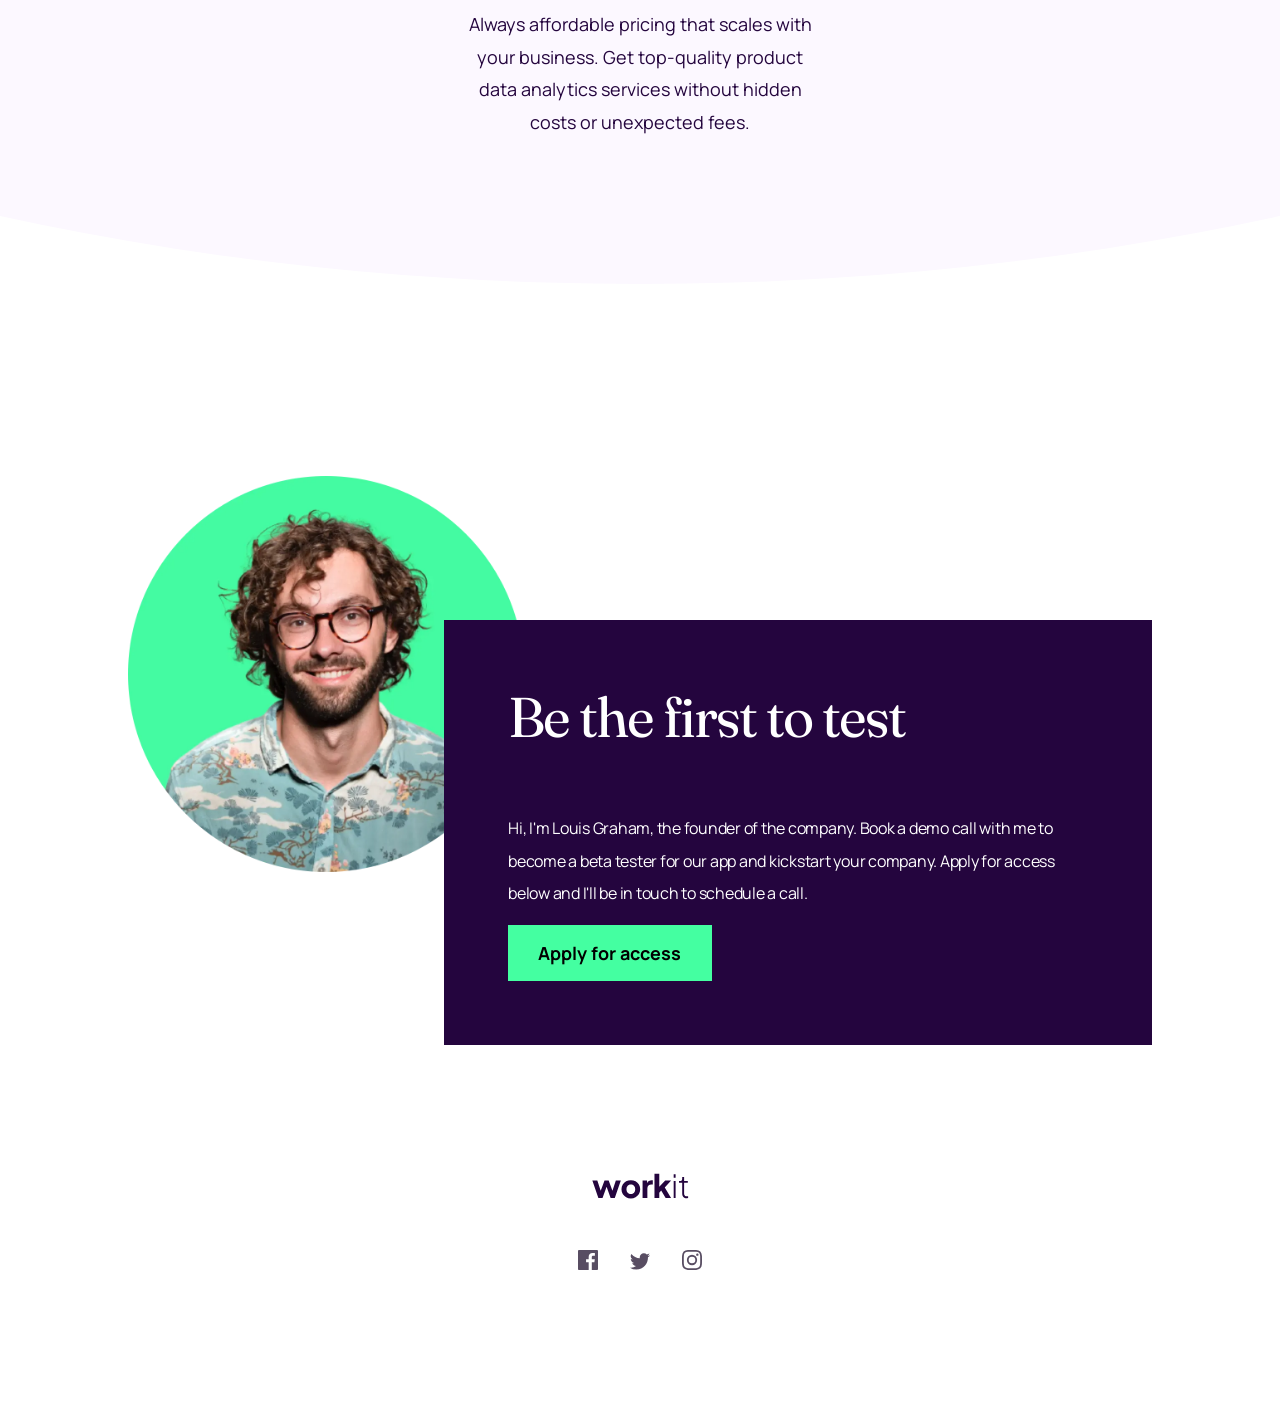
==== commit f645b359: "tablet layout for features; more style tweaks" ====
--- a/work-it.html
+++ b/work-it.html
@@ -9,38 +9,45 @@
     <link rel="stylesheet" href="./work-it.css">
   </head>
 
-<body>
-  <main>
-    <header>
-      <nav aria-label="main">
-        <img src="./assets/images/logo-light.svg" alt="work it logo">
-        <a href="#">Apply for access</a>
-      </nav>
-      <div class="clipped-layer">
-        <h1>Data tailored to your needs.</h1>
-        <button type="button">Learn more</button>
-      </div>
-    </header>
-    <img class="hero" src="./assets/images/image-hero.webp" alt="phone with a charting app on it">
+  <body>
+    <main>
+      <header>
+        <nav aria-label="main">
+          <img src="./assets/images/logo-light.svg" alt="work it logo">
+          <a href="#">Apply for access</a>
+        </nav>
+        <div class="clipped-layer">
+          <h1>Data tailored to your needs.</h1>
+          <button type="button">Learn more</button>
+        </div>
+      </header>
+      <img class="hero" src="./assets/images/image-hero.webp" alt="phone with a charting app on it">
 
-      <section class="facts">
+      <section class="features">
         <article>
           <p class="numeral">1</p>
-          <h3>Actionable insights</h3>
-          <p>Optimize your products, improve customer satisfaction and stay ahead of the competition with our product
-            data analytics.</p>
+          <div class="feature">
+            <h3>Actionable insights</h3>
+            <p>Optimize your products, improve customer satisfaction and stay ahead of the competition with our product
+              data analytics.</p>
+          </div>
         </article>
         <article>
           <p class="numeral">2</p>
-          <h3>Data-driven decisions</h3>
-          <p>Make data-driven decisions with our product data analytics. Our AI-generated reports help you unlock
-            insights hidden in your product data.</p>
+          <div class="feature">
+            <h3>Data-driven decisions</h3>
+            <p>Make data-driven decisions with our product data analytics. Our AI-generated reports help you unlock
+              insights hidden in your product data.</p>
+          </div>
         </article>
         <article>
           <p class="numeral">3</p>
-          <h3>Always affordable</h3>
-          <p> Always affordable pricing that scales with your business. Get top-quality product data analytics services
-            without hidden costs or unexpected fees.</p>
+          <div class="feature">
+            <h3>Always affordable</h3>
+            <p> Always affordable pricing that scales with your business. Get top-quality product data analytics
+              services
+              without hidden costs or unexpected fees.</p>
+          </div>
         </article>
       </section>
 
--- a/typography.css
+++ b/typography.css
@@ -15,6 +15,10 @@
   line-height: 180%;
 }
 
+body {
+  letter-spacing: -1px;
+}
+
 button {
   font-weight: bold;
 }
@@ -24,6 +28,8 @@
 h3,
 .numeral {
   font-family: Fraunces, 'Times New Roman', Times, serif;
+  letter-spacing: -2px;
+  font-weight: 400;
 }
 
 h1 {
@@ -50,16 +56,11 @@
 }
 
 @media (375px < width <= 768px) {
-  body {
-    font-size: 16px;
-  }
   h1 {
     font-size: 60px;
   }
   h2 {
     font-size: 48px;
-    letter-spacing: -2px;
-    font-weight: 400;
   }
   h3 {
     font-size: 32px;
--- a/work-it.css
+++ b/work-it.css
@@ -54,45 +54,8 @@
   text-align: center;
 }
 
-.facts {
-  display: flex;
-  flex-wrap: wrap;
-  gap: 2rem;
-  background-color: var(--primary100);
-  padding: 25% var(--side-padding) 10%;
-  margin-bottom: 15%;
-  clip-path: ellipse(150% 100% at 50% 0%);
-}
-
-.facts article {
-  flex: 1;
-  display: flex;
-  flex-direction: column;
-  align-items: center;
-}
-
-article h2 {
-  text-align: center;
-}
-
-article p:first-child {
-  border: 1px solid var(--primary900);
-  box-shadow: 0 0 1px var(--primary900);
-  padding: 0.75rem 1.33rem 0.65rem;
-  border-radius: 50%;
-  width: fit-content;
-  min-width: 0.8rem;
-  display: flex;
-  justify-content: center;
-}
-
-article p:last-child {
-  width: 33ch;
-  text-align: center;
-}
-
 img.hero {
-  width: 80vw;
+  width: 75vw;
   max-width: 710px;
   position: absolute;
   position-anchor: --hero-anchor;
@@ -101,6 +64,45 @@
   z-index: 1;
 }
 
+.features {
+  display: flex;
+  flex-wrap: wrap;
+  gap: 2rem;
+
+  background-color: var(--primary100);
+  color: var(--primary900);
+  padding: 25% var(--side-padding) 10%;
+  margin-bottom: 15%;
+  clip-path: ellipse(150% 100% at 50% 0%);
+
+  article {
+    flex: 1;
+    display: flex;
+    flex-direction: column;
+    align-items: center;
+  }
+
+  article h3 {
+    text-align: center;
+  }
+
+  article p:first-child {
+    border: 1px solid var(--primary900);
+    box-shadow: 0 0 1px var(--primary900);
+    padding: 0.75rem 1.33rem 0.65rem;
+    border-radius: 50%;
+    min-width: 0.8rem;
+    display: flex;
+    justify-content: center;
+  }
+
+  article p:last-child {
+    width: 33ch;
+    text-align: center;
+    letter-spacing: 0;
+  }
+}
+
 .cta {
   display: flex;
   min-height: 35rem;
@@ -108,8 +110,6 @@
 
   .founder {
     align-self: flex-start;
-    display: flex;
-    justify-content: flex-end;
   }
 }
 
@@ -117,20 +117,22 @@
   background-color: var(--primary900);
   color: var(--lightest);
   padding: 1rem 4rem 4rem;
+  letter-spacing: -0.25px;
 
   align-self: flex-end;
   display: flex;
   flex-direction: column;
   align-items: flex-start;
 
-  transform: translateX(-5rem);
-  margin-top: 11rem;
-  margin-right: -5rem;
+  margin-top: 9rem;
+  margin-left: -5rem;
+  p {
+    font-size: 1rem;
+  }
 }
 
 .cta img {
-  width: clamp(18rem, 100%, 42rem);
-  margin-left: var(--side-padding);
+  width: clamp(14rem, 100%, 42rem);
 }
 
 footer {
@@ -163,30 +165,77 @@
 }
 
 @media screen and (width <= 768px) {
+  header nav {
+    padding-top: 2rem;
+  }
+  footer {
+    padding: 5rem 0;
+  }
+}
+
+@media screen and (640px < width <= 768px) {
   :root {
     --side-padding: 3rem;
   }
+
+  .features {
+    flex-direction: column;
+
+    article {
+      flex-direction: row;
+    }
+    .feature {
+      margin-left: 3rem;
+    }
+
+    article p:last-child {
+      width: auto;
+      text-align: left;
+    }
+  }
+  .cta article {
+    padding: 1rem 3rem 3rem;
+    p {
+      margin: -0.5rem auto 2rem;
+    }
+  }
 }
 
 @media screen and (width <= 640px) {
-    :root {
+  :root {
     --side-padding: 1rem;
   }
 
   .cta {
     flex-direction: column;
   }
+
   .cta article {
     padding: 1rem 2rem 2rem;
-    transform: translateX(0);
     margin: 0;
-  }
+    text-align: center;
+    align-items: center;
+
+    h2 {
+      letter-spacing: -2px;
+      font-weight: 400;
+    }
+    p {
+      font-weight: 300;
+    }
+  }
+
+  .cta button {
+    margin-top: 1rem;
+  }
+
   .cta .founder {
-    transform: translateY(3.5rem);
     margin: auto var(--side-padding);
     img {
       margin: 0;
-    }
-  }
-
-}
+      position: relative;
+      top: 5rem;
+      z-index: -1;
+    }
+  }
+}
